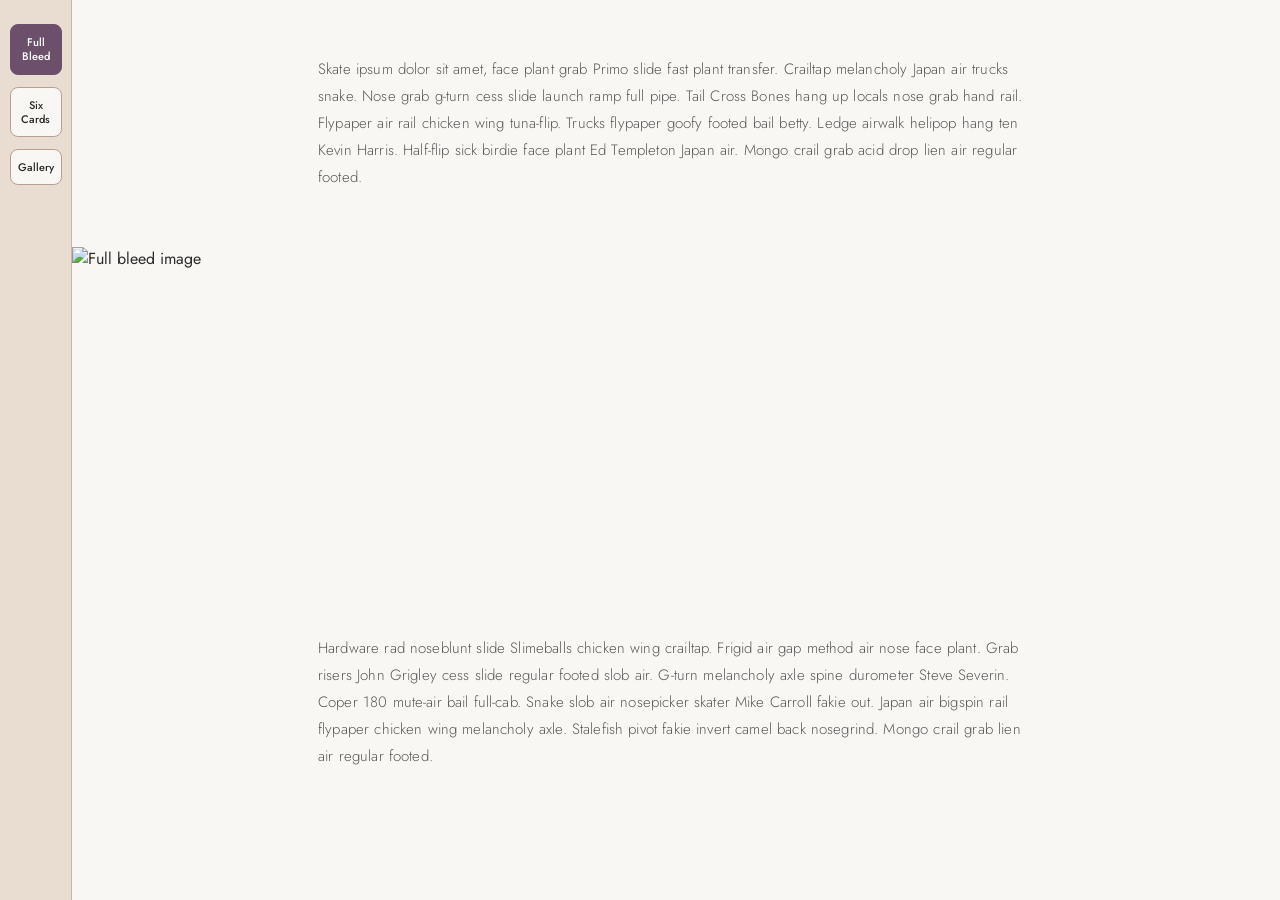
==== TrabajoGridResponsive/indext.html @ b2d7631d "TrabajoGridResponsive" ====
<!doctype html>
<html lang="es">
  <head>
    <meta charset="UTF-8" />
    <meta name="viewport" content="width=device-width, initial-scale=1.0" />
    <title>Multi-Layout Site</title>

    <!-- Google Fonts -->
    <link
      href="https://fonts.googleapis.com/css2?family=Playfair+Display:ital,wght@0,400;0,700;1,400&family=Jost:wght@300;400;500&display=swap"
      rel="stylesheet"
    />

    <!-- Estilos -->
    <link rel="stylesheet" href="base.css" />
    <link rel="stylesheet" href="menu.css" />
    <link rel="stylesheet" href="full-bleed.css" />
    <link rel="stylesheet" href="six-cards.css" />
    <link rel="stylesheet" href="gallery.css" />
  </head>
  <body>
    <!-- SIDEBAR -->
    <nav class="sidebar">
      <button class="active" onclick="showScreen('fullbleed', this)">
        Full<br />Bleed
      </button>
      <button onclick="showScreen('sixcards', this)">Six<br />Cards</button>
      <button onclick="showScreen('gallery', this)">Gallery</button>
    </nav>

    <!-- MAIN -->
    <main class="main">
      <!-- PANTALLA 1: Full Bleed -->
      <div id="fullbleed" class="screen active">
        <div class="fullbleed-section">
          <p>
            Skate ipsum dolor sit amet, face plant grab Primo slide fast plant
            transfer. Crailtap melancholy Japan air trucks snake. Nose grab
            g-turn cess slide launch ramp full pipe. Tail Cross Bones hang up
            locals nose grab hand rail. Flypaper air rail chicken wing
            tuna-flip. Trucks flypaper goofy footed bail betty. Ledge airwalk
            helipop hang ten Kevin Harris. Half-flip sick birdie face plant Ed
            Templeton Japan air. Mongo crail grab acid drop lien air regular
            footed.
          </p>
        </div>
        <img
          class="fullbleed-image"
          src="https://picsum.photos/seed/teapot/1920/500"
          alt="Full bleed image"
        />
        <div class="fullbleed-section" style="padding-top: 48px">
          <p>
            Hardware rad noseblunt slide Slimeballs chicken wing crailtap.
            Frigid air gap method air nose face plant. Grab risers John Grigley
            cess slide regular footed slob air. G-turn melancholy axle spine
            durometer Steve Severin. Coper 180 mute-air bail full-cab. Snake
            slob air nosepicker skater Mike Carroll fakie out. Japan air bigspin
            rail flypaper chicken wing melancholy axle. Stalefish pivot fakie
            invert camel back nosegrind. Mongo crail grab lien air regular
            footed.
          </p>
        </div>
      </div>

      <!-- PANTALLA 2: Six Cards -->
      <div id="sixcards" class="screen">
        <div class="cards-grid">
          <div class="card">
            <img
              class="card-avatar"
              src="https://picsum.photos/seed/avatar1/80/80"
              alt="avatar"
            />
            <img
              class="card-img"
              src="https://picsum.photos/seed/eiffel/600/200"
              alt="card"
            />
            <div class="card-body">
              <div class="card-features">
                <span class="card-feature">No hidden fees</span>
                <span class="card-feature">Start living the new way</span>
                <span class="card-feature">Perfect View</span>
                <span class="card-feature">Get crystal clear audio</span>
              </div>
              <button class="card-btn">more info</button>
            </div>
          </div>

          <div class="card">
            <img
              class="card-avatar"
              src="https://picsum.photos/seed/avatar2/80/80"
              alt="avatar"
            />
            <img
              class="card-img"
              src="https://picsum.photos/seed/desk/600/200"
              alt="card"
            />
            <div class="card-body">
              <div class="card-features">
                <span class="card-feature">No hidden fees</span>
                <span class="card-feature">Start living the new way</span>
                <span class="card-feature">Perfect View</span>
                <span class="card-feature">Get crystal clear audio</span>
              </div>
              <button class="card-btn">more info</button>
            </div>
          </div>

          <div class="card">
            <img
              class="card-avatar"
              src="https://picsum.photos/seed/avatar3/80/80"
              alt="avatar"
            />
            <img
              class="card-img"
              src="https://picsum.photos/seed/waterfall/600/200"
              alt="card"
            />
            <div class="card-body">
              <div class="card-features">
                <span class="card-feature">No hidden fees</span>
                <span class="card-feature">Start living the new way</span>
                <span class="card-feature">Perfect View</span>
                <span class="card-feature">Get crystal clear audio</span>
              </div>
              <button class="card-btn">more info</button>
            </div>
          </div>

          <div class="card">
            <img
              class="card-avatar"
              src="https://picsum.photos/seed/avatar4/80/80"
              alt="avatar"
            />
            <img
              class="card-img"
              src="https://picsum.photos/seed/strawberry/600/200"
              alt="card"
            />
            <div class="card-body">
              <div class="card-features">
                <span class="card-feature">No hidden fees</span>
                <span class="card-feature">Start living the new way</span>
                <span class="card-feature">Perfect View</span>
                <span class="card-feature">Get crystal clear audio</span>
              </div>
              <button class="card-btn">more info</button>
            </div>
          </div>

          <div class="card">
            <img
              class="card-avatar"
              src="https://picsum.photos/seed/avatar5/80/80"
              alt="avatar"
            />
            <img
              class="card-img"
              src="https://picsum.photos/seed/diver/600/200"
              alt="card"
            />
            <div class="card-body">
              <div class="card-features">
                <span class="card-feature">No hidden fees</span>
                <span class="card-feature">Start living the new way</span>
                <span class="card-feature">Perfect View</span>
                <span class="card-feature">Get crystal clear audio</span>
              </div>
              <button class="card-btn">more info</button>
            </div>
          </div>

          <div class="card">
            <img
              class="card-avatar"
              src="https://picsum.photos/seed/avatar6/80/80"
              alt="avatar"
            />
            <img
              class="card-img"
              src="https://picsum.photos/seed/pencils/600/200"
              alt="card"
            />
            <div class="card-body">
              <div class="card-features">
                <span class="card-feature">No hidden fees</span>
                <span class="card-feature">Start living the new way</span>
                <span class="card-feature">Perfect View</span>
                <span class="card-feature">Get crystal clear audio</span>
              </div>
              <button class="card-btn">more info</button>
            </div>
          </div>
        </div>
      </div>

      <!-- PANTALLA 3: Gallery -->
      <div id="gallery" class="screen">
        <div class="gallery-grid">
          <figure class="g g1">
            <img src="https://picsum.photos/seed/pic1/800/" alt="" />
          </figure>
          <figure class="g g2">
            <img src="https://picsum.photos/seed/pic2/800/" alt="" />
          </figure>
          <figure class="g g3">
            <img src="https://picsum.photos/seed/pic3/800/" alt="" />
          </figure>
          <figure class="g g4">
            <img src="https://picsum.photos/seed/pic4/800/" alt="" />
          </figure>
          <figure class="g g5">
            <img src="https://picsum.photos/seed/pic5/800/" alt="" />
          </figure>
          <figure class="g g6">
            <img src="https://picsum.photos/seed/pic6/800/" alt="" />
          </figure>
          <figure class="g g7">
            <img src="https://picsum.photos/seed/pic7/800/" alt="" />
          </figure>
          <figure class="g g8">
            <img src="https://picsum.photos/seed/pic8/800/" alt="" />
          </figure>
          <figure class="g g9">
            <img src="https://picsum.photos/seed/pic9/800/" alt="" />
          </figure>
          <figure class="g g10">
            <img src="https://picsum.photos/seed/pic10/800/" alt="" />
          </figure>
          <figure class="g g11">
            <img src="https://picsum.photos/seed/pic11/800/" alt="" />
          </figure>
          <figure class="g g12">
            <img src="https://picsum.photos/seed/pic12/800/" alt="" />
          </figure>
          <figure class="g g13">
            <img src="https://picsum.photos/seed/pic13/800/" alt="" />
          </figure>
          <figure class="g g14">
            <img src="https://picsum.photos/seed/pic14/800/" alt="" />
          </figure>
          <figure class="g g15">
            <img src="https://picsum.photos/seed/pic15/800/" alt="" />
          </figure>
          <figure class="g g16">
            <img src="https://picsum.photos/seed/pic16/800/" alt="" />
          </figure>
          <figure class="g g17">
            <img src="https://picsum.photos/seed/pic17/800/" alt="" />
          </figure>
          <figure class="g g18">
            <img src="https://picsum.photos/seed/pic18/800/" alt="" />
          </figure>
          <figure class="g g19">
            <img src="https://picsum.photos/seed/pic19/800/" alt="" />
          </figure>
          <figure class="g g20">
            <img src="https://picsum.photos/seed/pic20/800/" alt="" />
          </figure>
        </div>
      </div>
    </main>

    <script src="./script.js"></script>
  </body>
</html>
---- TrabajoGridResponsive/base.css ----
/* ============================================================
   BASE.CSS — Reset, variables globales, body, layout general
   ============================================================ */

*,
*::before,
*::after {
  box-sizing: border-box;
  margin: 0;
  padding: 0;
}

:root {
  --sand: #e8ddd0;
  --sand-dark: #c9b89e;
  --plum: #6b4f6b;
  --plum-light: #8a6a8a;
  --white: #f9f7f4;
  --text: #2c2c2c;
  --text-light: #5a5a5a;
}

body {
  font-family: "Jost", sans-serif;
  background: var(--white);
  color: var(--text);
  display: flex;
  min-height: 100vh;
}

/* ── MAIN CONTENT ── */
.main {
  margin-left: 72px;
  width: calc(100% - 72px);
  display: flex;
  flex-direction: column;
  align-items: center;
}

/* ── SCREENS ── */
.screen {
  display: none;
  width: 100%;
}
.screen.active {
  display: block;
}

/* ── RESPONSIVE BASE ── */
@media (max-width: 600px) {
  .main {
    margin-left: 52px;
    width: calc(100% - 52px);
  }
}
---- TrabajoGridResponsive/menu.css ----
/* ============================================================
   MENU.CSS — Sidebar de navegación
   ============================================================ */

.sidebar {
  width: 72px;
  min-height: 100vh;
  background: var(--sand);
  display: flex;
  flex-direction: column;
  align-items: center;
  padding: 24px 0;
  gap: 12px;
  position: fixed;
  left: 0;
  top: 0;
  z-index: 100;
  border-right: 1px solid var(--sand-dark);
}

.sidebar button {
  width: 52px;
  padding: 10px 4px;
  border: 1.5px solid #b8a090;
  background: var(--white);
  border-radius: 8px;
  font-family: "Jost", sans-serif;
  font-size: 11px;
  font-weight: 500;
  color: var(--text);
  cursor: pointer;
  text-align: center;
  line-height: 1.3;
  transition:
    background 0.2s,
    color 0.2s,
    border-color 0.2s;
}

.sidebar button:hover,
.sidebar button.active {
  background: var(--plum);
  color: #fff;
  border-color: var(--plum);
}

/* ── RESPONSIVE MENU ── */
@media (max-width: 600px) {
  .sidebar {
    width: 52px;
  }
  .sidebar button {
    width: 38px;
    font-size: 9px;
    padding: 8px 2px;
  }
}
---- TrabajoGridResponsive/full-bleed.css ----
/* ============================================================
   FULL-BLEED.CSS — Pantalla 1: texto + imagen a ancho completo
   ============================================================ */

.fullbleed-section {
  padding: 56px 72px;
  max-width: 860px;
  width: 100%;
  margin: 0 auto;
}

.fullbleed-section p {
  font-family: "Jost", sans-serif;
  font-size: 15px;
  font-weight: 300;
  line-height: 1.8;
  color: var(--text-light);
  letter-spacing: 0.01em;
}

.fullbleed-image {
  width: 100%;
  height: 340px;
  object-fit: cover;
  display: block;
  margin: 0;
}

/* ── RESPONSIVE FULL BLEED ── */
@media (max-width: 600px) {
  .fullbleed-section {
    padding: 32px 24px;
  }
  .fullbleed-image {
    height: 200px;
  }
}
---- TrabajoGridResponsive/six-cards.css ----
/* ============================================================
   SIX-CARDS.CSS — Pantalla 2: grilla de 6 tarjetas
   ============================================================ */

.cards-grid {
  display: grid;
  grid-template-columns: repeat(auto-fit, minmax(260px, 1fr));
  gap: 50px;
  padding: 40px 48px;
  max-width: 1000px;
  margin: 0 auto;
  width: 100%;
  box-sizing: border-box;
}

.card {
  background: var(--plum);
  border-radius: 4px;
  position: relative;
}

.card-avatar {
  width: 60px;
  height: 60px;
  border-radius: 50%;
  object-fit: cover;
  position: absolute;
  top: -30px;
  left: 50%;
  transform: translateX(-50%);
  border: 3px solid var(--white);
  z-index: 2;
  filter: grayscale(100%);
}

.card-img {
  width: 100%;
  height: 180px;
  object-fit: cover;
  display: block;
}

.card-body {
  padding: 20px 20px 22px;
  color: #fff;
}

.card-features {
  display: grid;
  grid-template-columns: 1fr 1fr;
  gap: 10px 16px;
  margin-bottom: 18px;
}

.card-feature {
  display: flex;
  align-items: flex-start;
  gap: 7px;
  font-size: 12.5px;
  font-weight: 400;
  line-height: 1.4;
  color: rgba(255, 255, 255, 0.92);
}

.card-feature::before {
  content: "";
  width: 17px;
  height: 17px;
  min-width: 17px;
  border: 1.5px solid rgba(255, 255, 255, 0.7);
  border-radius: 50%;
  display: inline-flex;
  align-items: center;
  justify-content: center;
  background: url("data:image/svg+xml,%3Csvg xmlns='http://www.w3.org/2000/svg' viewBox='0 0 12 12'%3E%3Cpath d='M2 6l3 3 5-5' stroke='white' stroke-width='1.5' fill='none' stroke-linecap='round' stroke-linejoin='round'/%3E%3C/svg%3E")
    center / 10px no-repeat;
}

.card-btn {
  display: block;
  width: 100%;
  padding: 10px;
  background: var(--white);
  border: none;
  border-radius: 999px;
  font-family: "Jost", sans-serif;
  font-size: 13px;
  font-weight: 500;
  color: var(--plum);
  cursor: pointer;
  letter-spacing: 0.04em;
  transition:
    background 0.2s,
    color 0.2s;
}

.card-btn:hover {
  background: var(--sand);
}

/* ── RESPONSIVE SIX CARDS ── */
@media (max-width: 600px) {
  .cards-grid {
    padding: 24px 16px;
    grid-template-columns: 1fr;
  }
}

@media (min-width: 601px) and (max-width: 900px) {
  .cards-grid {
    grid-template-columns: repeat(2, 1fr);
    padding: 32px 28px;
  }
}
---- TrabajoGridResponsive/gallery.css ----
/* ============================================================
   GALLERY.CSS — Pantalla 3: galería con CSS Grid areas
   ============================================================ */

.gallery-grid {
  display: grid;
  grid-template-columns: repeat(6, 1fr);
  grid-auto-rows: 120px;
  gap: 5px;
  padding: 16px;
  width: 100%;
  box-sizing: border-box;
}

.gallery-grid .g {
  overflow: hidden;
  margin: 0; /* reset figure default margin */
}

.gallery-grid .g img {
  width: 100%;
  height: 100%;
  object-fit: cover;
  display: block;
  transition:
    transform 0.4s ease,
    filter 0.3s;
  filter: saturate(0.9);
}

.gallery-grid .g:hover img {
  transform: scale(1.05);
  filter: saturate(1.2);
}

/* ── POSICIONES DEL GRID ── */
.g1 {
  grid-column: 1 / 2;
  grid-row: 1 / 2;
}
.g2 {
  grid-column: 2 / 3;
  grid-row: 1 / 2;
}
.g3 {
  grid-column: 3 / 4;
  grid-row: 1 / 3;
} /* tall */
.g4 {
  grid-column: 4 / 5;
  grid-row: 1 / 2;
}
.g5 {
  grid-column: 5 / 6;
  grid-row: 1 / 2;
}
.g6 {
  grid-column: 6 / 7;
  grid-row: 1 / 2;
}
.g7 {
  grid-column: 1 / 2;
  grid-row: 2 / 4;
} /* tall */
.g8 {
  grid-column: 2 / 3;
  grid-row: 2 / 3;
}
.g9 {
  grid-column: 2 / 3;
  grid-row: 3 / 4;
}
.g10 {
  grid-column: 3 / 4;
  grid-row: 3 / 4;
}
.g11 {
  grid-column: 4 / 6;
  grid-row: 2 / 4;
} /* large 2x2 */
.g12 {
  grid-column: 6 / 7;
  grid-row: 2 / 3;
}
.g13 {
  grid-column: 6 / 7;
  grid-row: 3 / 4;
}
.g14 {
  grid-column: 1 / 3;
  grid-row: 4 / 6;
} /* large 2x2 */
.g15 {
  grid-column: 3 / 4;
  grid-row: 4 / 5;
}
.g16 {
  grid-column: 3 / 5;
  grid-row: 5 / 7;
} /* large 2x2 */
.g17 {
  grid-column: 4 / 5;
  grid-row: 4 / 5;
}
.g18 {
  grid-column: 5 / 7;
  grid-row: 4 / 6;
} /* large 2x2 */
.g19 {
  grid-column: 1 / 3;
  grid-row: 6 / 7;
}
.g20 {
  grid-column: 5 / 7;
  grid-row: 6 / 7;
}

/* ── RESPONSIVE GALLERY ── */
@media (max-width: 700px) {
  .gallery-grid {
    grid-template-columns: repeat(3, 1fr);
    grid-auto-rows: 90px;
  }

  .gallery-grid .g {
    grid-column: auto;
    grid-row: auto;
  }

  .g3,
  .g7,
  .g11,
  .g14,
  .g16,
  .g18 {
    grid-column: span 2;
    grid-row: span 2;
  }
}
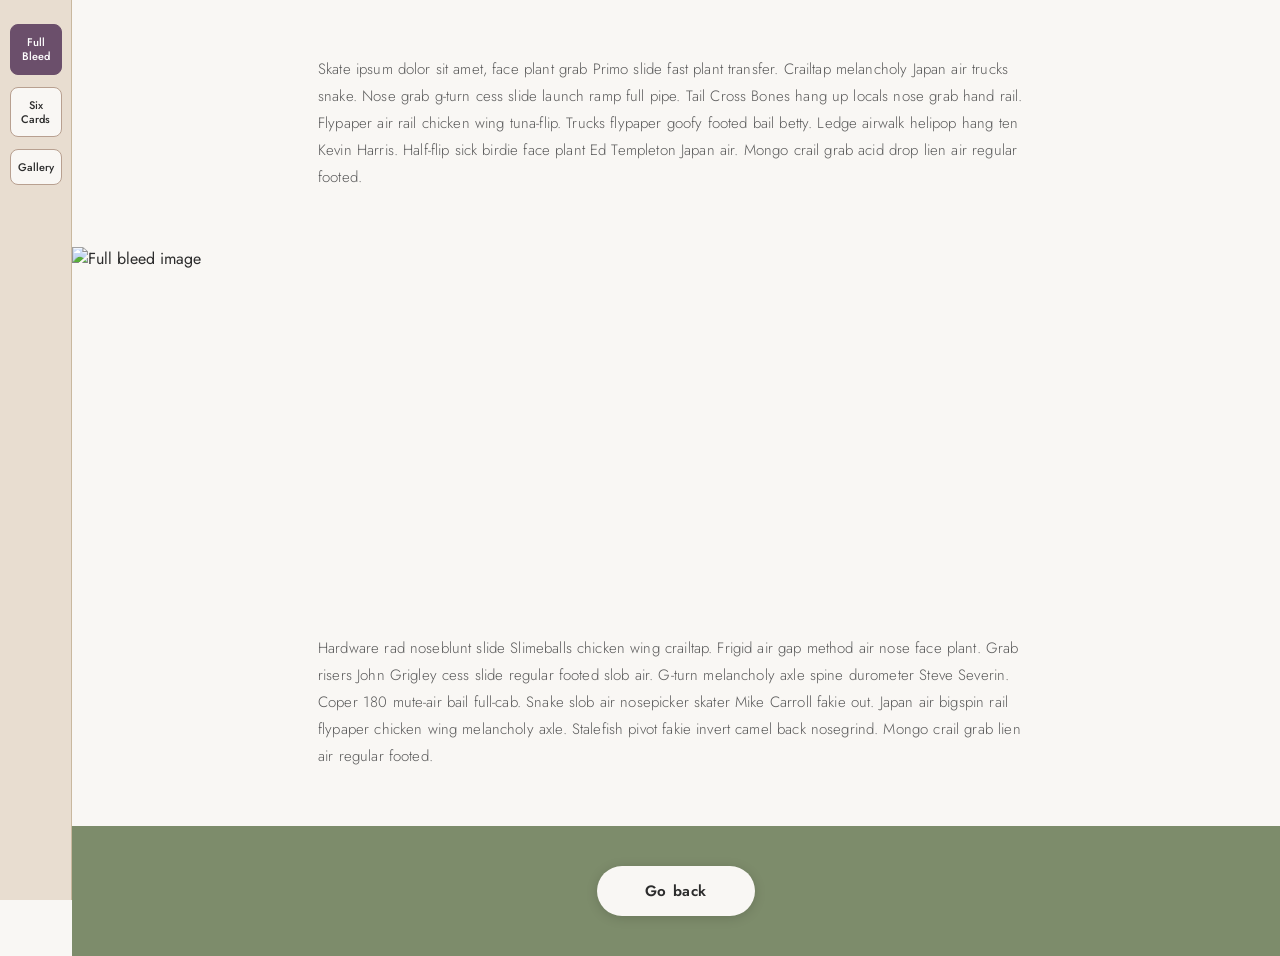
==== commit beec0aa4: "Cambios" ====
--- a/TrabajoGridResponsive/indext.html
+++ b/TrabajoGridResponsive/indext.html
@@ -61,6 +61,9 @@
             footed.
           </p>
         </div>
+        <footer class="site-footer">
+          <button class="footer-btn" onclick="goBack()">Go back</button>
+        </footer>
       </div>
 
       <!-- PANTALLA 2: Six Cards -->
@@ -198,6 +201,9 @@
             </div>
           </div>
         </div>
+        <footer class="site-footer">
+          <button class="footer-btn" onclick="goBack()">Go back</button>
+        </footer>
       </div>
 
       <!-- PANTALLA 3: Gallery -->
@@ -264,6 +270,9 @@
             <img src="https://picsum.photos/seed/pic20/800/" alt="" />
           </figure>
         </div>
+        <footer class="site-footer">
+          <button class="footer-btn" onclick="goBack()">Go back</button>
+        </footer>
       </div>
     </main>
 
--- a/TrabajoGridResponsive/base.css
+++ b/TrabajoGridResponsive/base.css
@@ -53,3 +53,42 @@
     width: calc(100% - 52px);
   }
 }
+
+.site-footer {
+  width: 100%;
+  background: #7d8c6b;
+  display: flex;
+  justify-content: center;
+  align-items: center;
+  padding: 40px 0;
+  margin-top: 0;
+}
+
+.footer-btn {
+  background: var(--white);
+  color: var(--text);
+  border: none;
+  border-radius: 999px;
+  padding: 14px 48px;
+  font-family: "Jost", sans-serif;
+  font-size: 15px;
+  font-weight: 600;
+  cursor: pointer;
+  letter-spacing: 0.04em;
+  box-shadow: 0 2px 12px rgba(0, 0, 0, 0.15);
+  transition:
+    background 0.2s,
+    transform 0.15s,
+    box-shadow 0.2s;
+}
+
+.footer-btn:hover {
+  background: #f0ece6;
+  transform: translateY(-2px);
+  box-shadow: 0 6px 20px rgba(0, 0, 0, 0.18);
+}
+
+.footer-btn:active {
+  transform: translateY(0);
+  box-shadow: 0 2px 8px rgba(0, 0, 0, 0.12);
+}
